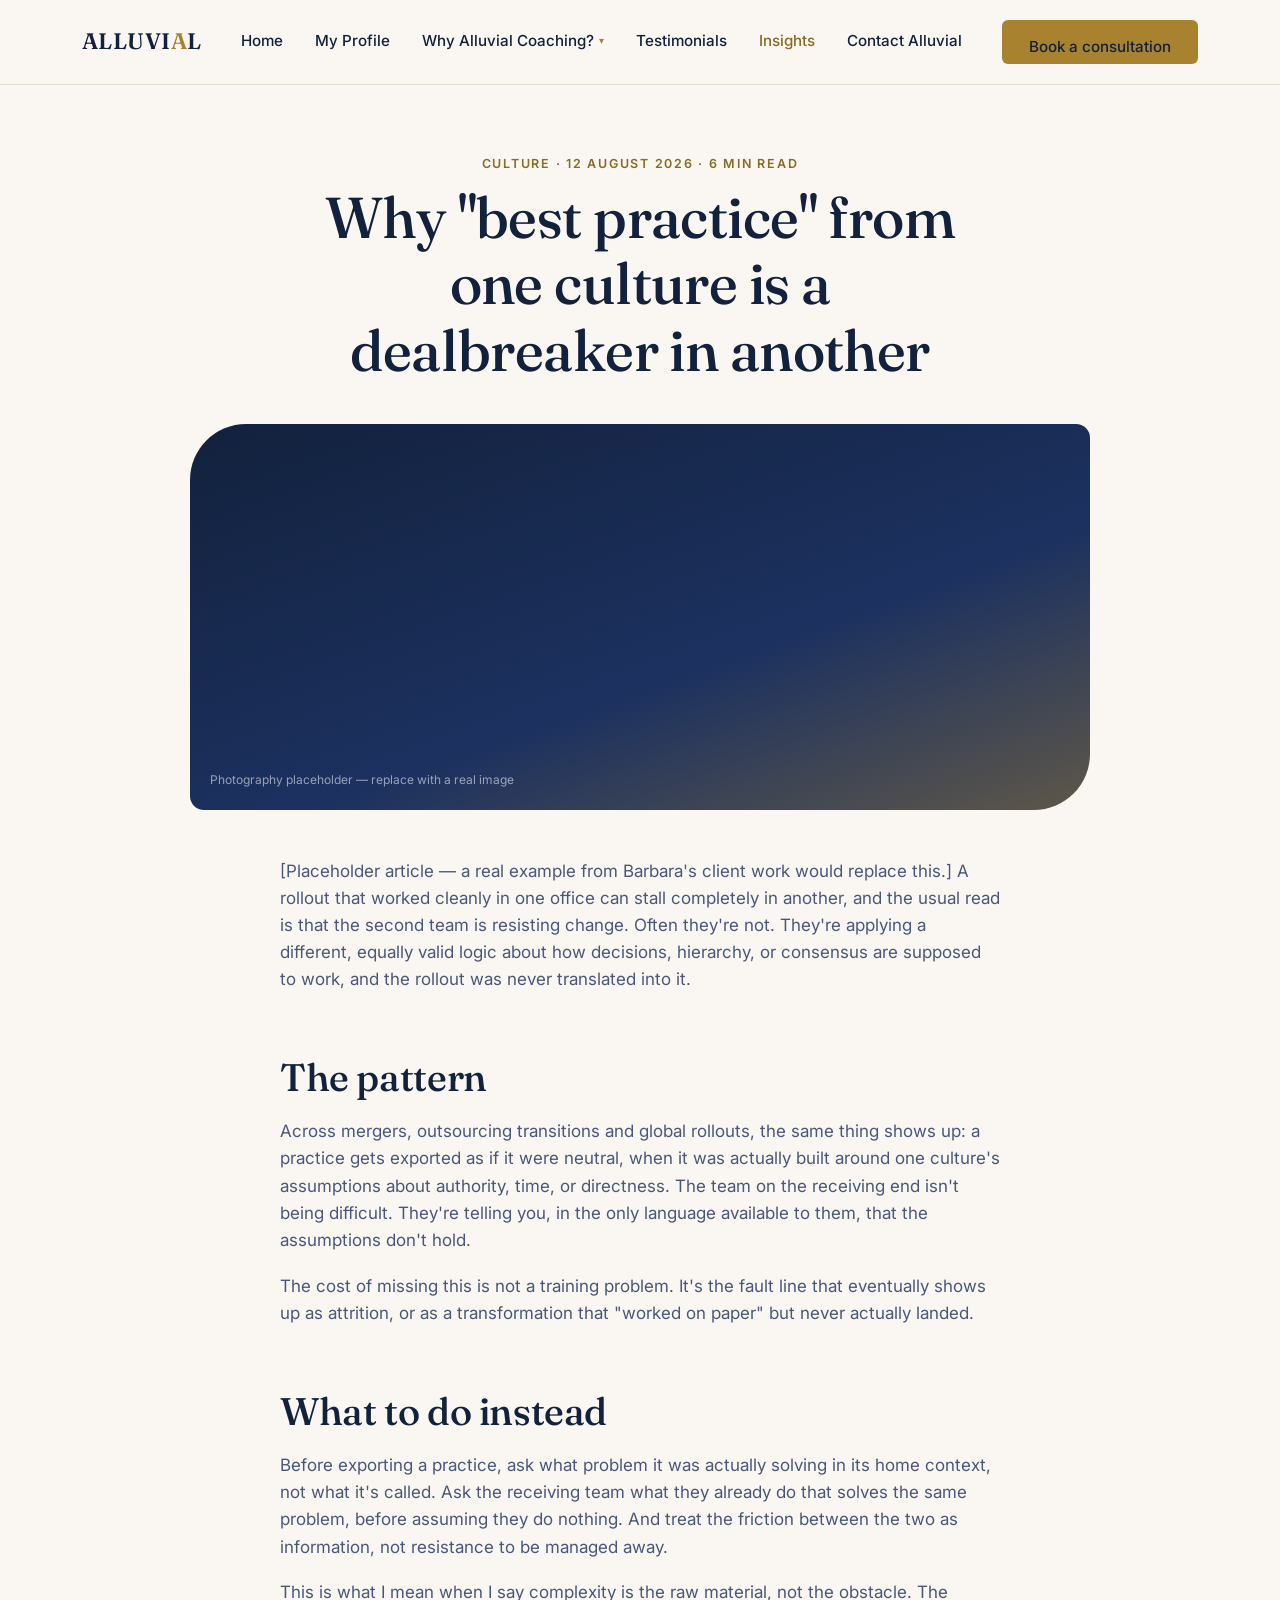
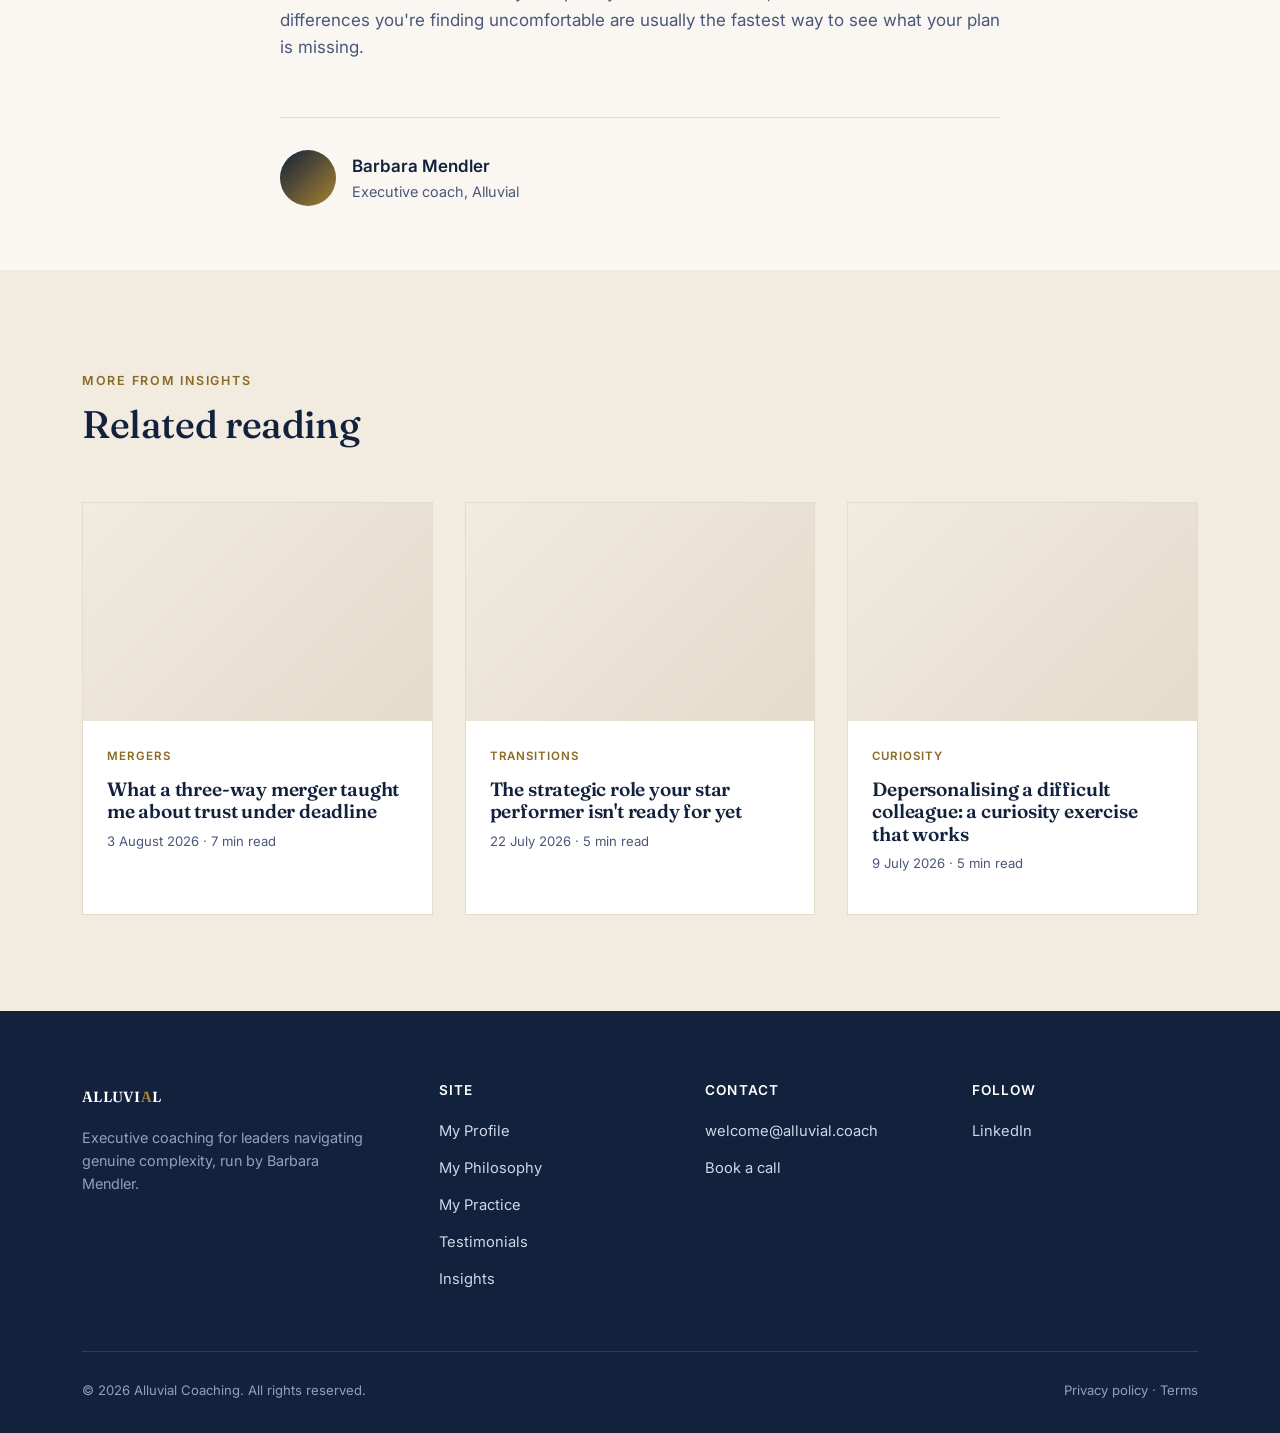
==== mockups/blog-single.html @ 3da68710 "Add Alluvial redesign: mockups, custom WordPress theme, and build guide Redesigned page mockups (nav" ====
<!doctype html>
<html lang="en">
<head>
<meta charset="UTF-8" />
<meta name="viewport" content="width=device-width, initial-scale=1" />
<title>Why "Best Practice" From One Culture Is a Dealbreaker in Another — Alluvial</title>
<link rel="preconnect" href="https://fonts.googleapis.com" />
<link href="https://fonts.googleapis.com/css2?family=Fraunces:opsz,wght@9..144,500;9..144,600&family=Inter:wght@400;500;600&display=swap" rel="stylesheet" />
<link rel="stylesheet" href="assets/style.css" />
</head>
<body>

<header class="site-header">
  <div class="wrap">
    <a href="index.html" class="logo">ALLUVI<span>A</span>L</a>
    <nav class="main-nav">
      <ul>
        <li><a href="index.html">Home</a></li>
        <li><a href="profile.html">My Profile</a></li>
        <li class="has-dropdown">
          <a href="philosophy.html">Why Alluvial Coaching? <span class="caret">▾</span></a>
          <ul class="dropdown">
            <li><a href="philosophy.html">My Philosophy</a></li>
            <li><a href="practice.html">My Practice</a></li>
          </ul>
        </li>
        <li><a href="testimonials.html">Testimonials</a></li>
        <li><a href="blog.html" class="is-active">Insights</a></li>
        <li><a href="contact.html">Contact Alluvial</a></li>
      </ul>
      <a href="contact.html" class="btn btn-primary">Book a consultation</a>
      <button class="nav-toggle" aria-label="Menu">&#9776;</button>
    </nav>
  </div>
</header>

<section class="tight">
  <div class="wrap article-head">
    <p class="eyebrow">Culture · 12 August 2026 · 6 min read</p>
    <h1>Why "best practice" from one culture is a dealbreaker in another</h1>
  </div>
  <div class="wrap">
    <div class="hero-media" style="aspect-ratio:21/9; max-width:900px; margin:0 auto 48px;" role="img" aria-label="Article cover placeholder"></div>
    <div class="article-body">
      <p>[Placeholder article — a real example from Barbara's client work would replace this.] A rollout that worked cleanly in one office can stall completely in another, and the usual read is that the second team is resisting change. Often they're not. They're applying a different, equally valid logic about how decisions, hierarchy, or consensus are supposed to work, and the rollout was never translated into it.</p>
      <h2>The pattern</h2>
      <p>Across mergers, outsourcing transitions and global rollouts, the same thing shows up: a practice gets exported as if it were neutral, when it was actually built around one culture's assumptions about authority, time, or directness. The team on the receiving end isn't being difficult. They're telling you, in the only language available to them, that the assumptions don't hold.</p>
      <p>The cost of missing this is not a training problem. It's the fault line that eventually shows up as attrition, or as a transformation that "worked on paper" but never actually landed.</p>
      <h2>What to do instead</h2>
      <p>Before exporting a practice, ask what problem it was actually solving in its home context, not what it's called. Ask the receiving team what they already do that solves the same problem, before assuming they do nothing. And treat the friction between the two as information, not resistance to be managed away.</p>
      <p>This is what I mean when I say complexity is the raw material, not the obstacle. The differences you're finding uncomfortable are usually the fastest way to see what your plan is missing.</p>
    </div>
    <div class="author-box">
      <div class="avatar" style="width:56px; height:56px;"></div>
      <div>
        <p class="name" style="font-weight:600; margin:0;">Barbara Mendler</p>
        <p class="role" style="color:var(--ink-tint); margin:0; font-size:0.9rem;">Executive coach, Alluvial</p>
      </div>
    </div>
  </div>
</section>

<section class="on-tint">
  <div class="wrap">
    <div class="section-head">
      <p class="eyebrow">More from Insights</p>
      <h2>Related reading</h2>
    </div>
    <div class="post-grid">
      <a href="blog-single.html" class="post-card">
        <div class="thumb"></div>
        <div class="body">
          <p class="tag">Mergers</p>
          <h3>What a three-way merger taught me about trust under deadline</h3>
          <p class="meta">3 August 2026 · 7 min read</p>
        </div>
      </a>
      <a href="blog-single.html" class="post-card">
        <div class="thumb"></div>
        <div class="body">
          <p class="tag">Transitions</p>
          <h3>The strategic role your star performer isn't ready for yet</h3>
          <p class="meta">22 July 2026 · 5 min read</p>
        </div>
      </a>
      <a href="blog-single.html" class="post-card">
        <div class="thumb"></div>
        <div class="body">
          <p class="tag">Curiosity</p>
          <h3>Depersonalising a difficult colleague: a curiosity exercise that works</h3>
          <p class="meta">9 July 2026 · 5 min read</p>
        </div>
      </a>
    </div>
  </div>
</section>

<footer class="site-footer">
  <div class="wrap">
    <div class="footer-grid">
      <div>
        <a href="index.html" class="logo" style="color:#fff;">ALLUVI<span>A</span>L</a>
        <p style="margin-top:16px; color:#93a0bd; font-size:0.9rem; max-width:32ch;">Executive coaching for leaders navigating genuine complexity, run by Barbara Mendler.</p>
      </div>
      <div>
        <h4>Site</h4>
        <ul>
          <li><a href="profile.html">My Profile</a></li>
          <li><a href="philosophy.html">My Philosophy</a></li>
          <li><a href="practice.html">My Practice</a></li>
          <li><a href="testimonials.html">Testimonials</a></li>
          <li><a href="blog.html">Insights</a></li>
        </ul>
      </div>
      <div>
        <h4>Contact</h4>
        <ul>
          <li><a href="mailto:welcome@alluvial.coach">welcome@alluvial.coach</a></li>
          <li><a href="contact.html">Book a call</a></li>
        </ul>
      </div>
      <div>
        <h4>Follow</h4>
        <ul><li><a href="#">LinkedIn</a></li></ul>
      </div>
    </div>
    <div class="footer-bottom">
      <span>© 2026 Alluvial Coaching. All rights reserved.</span>
      <span>Privacy policy · Terms</span>
    </div>
  </div>
</footer>

<script src="assets/main.js"></script>
</body>
</html>
---- mockups/assets/style.css ----
/* ==========================================================================
   Alluvial — design system
   Navy + brass + warm paper. Fraunces for display, Inter for body/UI.
   ========================================================================== */

:root {
  --ink: #12213c;
  --ink-2: #1c3160;
  --ink-tint: #4a577a;
  --paper: #faf7f2;
  --paper-2: #f1ebe0;
  --line: #e3dbcb;
  --brass: #a9822f;
  --brass-dark: #8a6a24;
  --white: #ffffff;
  --success-bg: #eef1e6;

  --font-display: 'Fraunces', Georgia, 'Times New Roman', serif;
  --font-body: 'Inter', -apple-system, BlinkMacSystemFont, 'Segoe UI', sans-serif;

  --max: 1180px;
  --radius: 6px;
  --radius-organic: 56px 14px 56px 14px;
  --radius-organic-sm: 26px 8px 26px 8px;
  --shadow: 0 20px 50px -25px rgba(18, 33, 60, 0.35);
}

* { box-sizing: border-box; }
html { scroll-behavior: smooth; }

body {
  margin: 0;
  background: var(--paper);
  color: var(--ink);
  font-family: var(--font-body);
  font-size: 17px;
  line-height: 1.6;
  -webkit-font-smoothing: antialiased;
}

img { max-width: 100%; display: block; }

h1, h2, h3, h4 {
  font-family: var(--font-display);
  font-weight: 600;
  line-height: 1.15;
  margin: 0 0 0.5em;
  color: var(--ink);
  letter-spacing: -0.01em;
}

h1 { font-size: clamp(2.4rem, 4.5vw, 3.8rem); font-weight: 500; }
h2 { font-size: clamp(1.9rem, 3vw, 2.6rem); font-weight: 500; }
h3 { font-size: 1.35rem; }
p { margin: 0 0 1.1em; color: var(--ink); }
a { color: inherit; }

.eyebrow {
  display: inline-block;
  font-family: var(--font-body);
  font-size: 0.78rem;
  font-weight: 600;
  letter-spacing: 0.14em;
  text-transform: uppercase;
  color: var(--brass-dark);
  margin-bottom: 0.9em;
}

.lede {
  font-size: 1.15rem;
  color: var(--ink-tint);
  max-width: 46em;
}

.wrap {
  max-width: var(--max);
  margin: 0 auto;
  padding: 0 32px;
}

section { padding: 96px 0; }
section.tight { padding: 64px 0; }
section.on-ink { background: var(--ink); color: var(--paper); }
section.on-ink h2, section.on-ink h3 { color: var(--white); }
section.on-ink .lede { color: #c7cee0; }
section.on-tint { background: var(--paper-2); }

/* Buttons -------------------------------------------------------------- */
.btn {
  display: inline-flex;
  align-items: center;
  gap: 10px;
  font-family: var(--font-body);
  font-weight: 600;
  font-size: 0.95rem;
  padding: 14px 26px;
  border-radius: var(--radius);
  text-decoration: none;
  border: 1px solid transparent;
  cursor: pointer;
  transition: transform 0.15s ease, background 0.15s ease, border-color 0.15s ease;
}
.btn:hover { transform: translateY(-1px); }
.btn-primary { background: var(--brass); color: var(--white); }
.btn-primary:hover { background: var(--brass-dark); }
.btn-outline { background: transparent; color: var(--ink); border-color: var(--ink); }
.btn-outline:hover { background: var(--ink); color: var(--white); }
.btn-ghost-light { background: transparent; color: var(--white); border-color: rgba(255,255,255,0.5); }
.btn-ghost-light:hover { background: rgba(255,255,255,0.12); border-color: var(--white); }

/* Header ----------------------------------------------------------------- */
.site-header {
  position: sticky;
  top: 0;
  z-index: 50;
  background: rgba(250, 247, 242, 0.92);
  backdrop-filter: saturate(160%) blur(8px);
  border-bottom: 1px solid var(--line);
}
.site-header .wrap {
  display: flex;
  align-items: center;
  justify-content: space-between;
  height: 84px;
}
.logo {
  font-family: var(--font-display);
  font-size: 1.4rem;
  font-weight: 600;
  letter-spacing: 0.02em;
  text-decoration: none;
  color: var(--ink);
}
.logo span { color: var(--brass); }
.main-nav { display: flex; align-items: center; gap: 40px; }
.main-nav > ul { list-style: none; display: flex; gap: 32px; margin: 0; padding: 0; }
.main-nav a {
  text-decoration: none;
  font-size: 0.95rem;
  font-weight: 500;
  color: var(--ink);
  position: relative;
  padding-bottom: 4px;
  display: inline-flex;
  align-items: center;
  gap: 5px;
}
.main-nav a.is-active { color: var(--brass-dark); }
.main-nav a::after {
  content: '';
  position: absolute;
  left: 0; right: 0; bottom: -2px;
  height: 1px;
  background: var(--brass);
  transform: scaleX(0);
  transition: transform 0.2s ease;
}
.main-nav a:hover::after { transform: scaleX(1); }
.nav-toggle { display: none; }

/* Dropdown ---------------------------------------------------------------- */
.has-dropdown { position: relative; }
.has-dropdown .caret { font-size: 0.6rem; color: var(--brass); }
.dropdown {
  list-style: none;
  margin: 0; padding: 10px;
  position: absolute; top: 100%; left: 50%;
  transform: translateX(-50%);
  background: var(--white);
  border: 1px solid var(--line);
  box-shadow: var(--shadow);
  min-width: 200px;
  opacity: 0; visibility: hidden; pointer-events: none;
  transition: opacity 0.15s ease;
}
.has-dropdown:hover .dropdown,
.has-dropdown:focus-within .dropdown {
  opacity: 1; visibility: visible; pointer-events: auto;
}
.dropdown a { display: block; padding: 10px 12px; font-size: 0.9rem; }
.dropdown a::after { display: none; }
.dropdown a:hover { background: var(--paper-2); }

/* Hero --------------------------------------------------------------- */
.hero {
  padding: 88px 0 100px;
  display: grid;
  grid-template-columns: 1.1fr 0.9fr;
  gap: 64px;
  align-items: center;
}
.hero h1 { margin-bottom: 0.4em; }
.hero .lede { margin-bottom: 1.8em; }
.hero-actions { display: flex; gap: 16px; align-items: center; flex-wrap: wrap; }
.hero-note { font-size: 0.85rem; color: var(--ink-tint); margin-top: 18px; }
.hero-media {
  aspect-ratio: 4 / 5;
  background: linear-gradient(160deg, var(--ink) 0%, var(--ink-2) 60%, var(--brass) 145%);
  border-radius: var(--radius-organic);
  position: relative;
  overflow: hidden;
}
.hero-media::after {
  content: 'Photography placeholder — replace with a real image';
  position: absolute;
  inset: 0;
  display: flex;
  align-items: flex-end;
  padding: 20px;
  color: rgba(255,255,255,0.55);
  font-size: 0.75rem;
  font-family: var(--font-body);
}

/* Trust strip ---------------------------------------------------------- */
.trust-strip { padding: 40px 0; border-top: 1px solid var(--line); border-bottom: 1px solid var(--line); }
.trust-strip .wrap { display: flex; align-items: center; gap: 40px; flex-wrap: wrap; }
.trust-strip .label { font-size: 0.78rem; letter-spacing: 0.1em; text-transform: uppercase; color: var(--ink-tint); white-space: nowrap; }
.logo-row { display: flex; gap: 44px; flex-wrap: wrap; align-items: center; opacity: 0.55; }
.logo-chip {
  font-family: var(--font-display);
  font-size: 1.1rem;
  color: var(--ink-tint);
  filter: grayscale(1);
}

/* Columns / grids -------------------------------------------------------- */
.grid-3 { display: grid; grid-template-columns: repeat(3, 1fr); gap: 40px; }
.grid-2 { display: grid; grid-template-columns: repeat(2, 1fr); gap: 48px; }
.section-head { max-width: 640px; margin-bottom: 56px; }
.section-head.center { margin-left: auto; margin-right: auto; text-align: center; }

/* Numbered feature ------------------------------------------------------ */
.feature { border-top: 1px solid var(--line); padding-top: 24px; }
.feature .num { font-family: var(--font-display); color: var(--brass); font-size: 1rem; }

/* Service cards ----------------------------------------------------------*/
.service-card {
  background: var(--white);
  border: 1px solid var(--line);
  border-radius: var(--radius-organic-sm);
  padding: 40px 36px;
  display: flex;
  flex-direction: column;
  height: 100%;
}
.service-card h3 { margin-bottom: 0.5em; }
.service-card .desc { color: var(--ink-tint); flex-grow: 1; }
.service-card ul { list-style: none; padding: 0; margin: 20px 0; }
.service-card li { padding-left: 22px; position: relative; margin-bottom: 8px; font-size: 0.94rem; }
.service-card li::before { content: '—'; position: absolute; left: 0; color: var(--brass); }
.service-card .cta { margin-top: 12px; font-weight: 600; color: var(--brass-dark); text-decoration: none; font-size: 0.92rem; }

/* Testimonials ----------------------------------------------------------*/
.testimonial-card {
  background: var(--white);
  border: 1px solid var(--line);
  padding: 36px;
  border-radius: var(--radius-organic-sm);
  display: flex;
  flex-direction: column;
  gap: 20px;
}
.testimonial-card .quote { font-family: var(--font-display); font-size: 1.15rem; line-height: 1.5; color: var(--ink); }
.testimonial-person { display: flex; align-items: center; gap: 14px; }
.avatar {
  width: 46px; height: 46px; border-radius: 50%;
  background: linear-gradient(135deg, var(--ink), var(--brass));
  flex-shrink: 0;
}
.testimonial-person .name { font-weight: 600; font-size: 0.95rem; }
.testimonial-person .role { font-size: 0.85rem; color: var(--ink-tint); }

/* Stats -------------------------------------------------------------- */
.stats { display: grid; grid-template-columns: repeat(4, 1fr); gap: 32px; }
.stat .figure { font-family: var(--font-display); font-size: 2.6rem; color: var(--brass); }
.stat .label { font-size: 0.85rem; color: var(--ink-tint); margin-top: 6px; }

/* CTA band --------------------------------------------------------------*/
.cta-band { text-align: center; }
.cta-band h2 { max-width: 20em; margin-left: auto; margin-right: auto; }

/* Blog cards ----------------------------------------------------------- */
.post-card { display: block; text-decoration: none; color: inherit; border: 1px solid var(--line); background: var(--white); }
.post-card .thumb { aspect-ratio: 16/10; background: linear-gradient(135deg, var(--paper-2), var(--line)); }
.post-card .body { padding: 26px 24px; }
.post-card .tag { font-size: 0.72rem; letter-spacing: 0.08em; text-transform: uppercase; color: var(--brass-dark); font-weight: 600; }
.post-card h3 { margin: 10px 0 8px; font-size: 1.2rem; }
.post-card .meta { font-size: 0.82rem; color: var(--ink-tint); }
.post-grid { display: grid; grid-template-columns: repeat(3, 1fr); gap: 32px; }

/* Article ------------------------------------------------------------ */
.article-head { max-width: 760px; margin: 0 auto 40px; text-align: center; }
.article-body { max-width: 720px; margin: 0 auto; }
.article-body h2 { margin-top: 1.6em; }
.article-body p { color: var(--ink-tint); }
.author-box { display: flex; gap: 16px; align-items: center; max-width: 720px; margin: 56px auto 0; padding-top: 32px; border-top: 1px solid var(--line); }

/* Forms ------------------------------------------------------------- */
.form-grid { display: grid; grid-template-columns: 1fr 1fr; gap: 20px; }
.field { display: flex; flex-direction: column; gap: 8px; margin-bottom: 20px; }
.field.full { grid-column: 1 / -1; }
label { font-size: 0.85rem; font-weight: 600; }
input, textarea, select {
  font-family: var(--font-body);
  font-size: 0.96rem;
  padding: 13px 14px;
  border: 1px solid var(--line);
  border-radius: var(--radius);
  background: var(--white);
  color: var(--ink);
}
textarea { resize: vertical; min-height: 120px; }
input:focus, textarea:focus, select:focus { outline: 2px solid var(--brass); outline-offset: 1px; }

/* Footer -------------------------------------------------------------- */
.site-footer { background: var(--ink); color: #cfd6e8; padding: 72px 0 32px; }
.site-footer h4 { color: var(--white); font-family: var(--font-body); font-size: 0.85rem; letter-spacing: 0.08em; text-transform: uppercase; margin-bottom: 18px; }
.footer-grid { display: grid; grid-template-columns: 1.4fr 1fr 1fr 1fr; gap: 40px; padding-bottom: 48px; border-bottom: 1px solid rgba(255,255,255,0.12); }
.footer-grid ul { list-style: none; margin: 0; padding: 0; }
.footer-grid li { margin-bottom: 10px; }
.footer-grid a { text-decoration: none; color: #cfd6e8; font-size: 0.92rem; }
.footer-grid a:hover { color: var(--white); }
.footer-bottom { display: flex; justify-content: space-between; padding-top: 28px; font-size: 0.82rem; color: #93a0bd; flex-wrap: wrap; gap: 12px; }

/* Breadcrumb / page header ---------------------------------------------- */
.page-header { padding: 64px 0 56px; border-bottom: 1px solid var(--line); }
.page-header .eyebrow { margin-bottom: 0.6em; }

/* Utilities ------------------------------------------------------------ */
.center { text-align: center; }
.mt-0 { margin-top: 0; }

/* Wave divider ----------------------------------------------------------
   Sits between two sections of different backgrounds. `--from`/`--to` set
   which colour is on top vs. underneath the curve. */
.wave-divider {
  display: block;
  width: 100%;
  height: 64px;
  margin-bottom: -1px;
}
.wave-divider path { fill: var(--wave-to, var(--paper)); }
.wave-divider.on-paper-to-tint { --wave-to: var(--paper-2); }
.wave-divider.on-tint-to-paper { --wave-to: var(--paper); }
.wave-divider.on-paper-to-ink { --wave-to: var(--ink); }
.wave-divider.on-ink-to-paper { --wave-to: var(--paper); }
.wave-divider.on-tint-to-ink { --wave-to: var(--ink); }
.wave-divider.on-ink-to-tint { --wave-to: var(--paper-2); }

/* Sediment band -----------------------------------------------------------
   Decorative layered-strata gradient, used behind pull quotes and as a
   full-bleed section backdrop. Evokes deposited sediment layers. */
.sediment-band {
  background:
    linear-gradient(180deg,
      rgba(169, 130, 47, 0.10) 0%,
      rgba(169, 130, 47, 0.10) 18%,
      rgba(28, 49, 96, 0.08) 18%,
      rgba(28, 49, 96, 0.08) 40%,
      rgba(169, 130, 47, 0.14) 40%,
      rgba(169, 130, 47, 0.14) 63%,
      rgba(18, 33, 60, 0.10) 63%,
      rgba(18, 33, 60, 0.10) 100%
    ),
    var(--paper-2);
}

/* River rule --------------------------------------------------------------
   A wavy divider used inside long-form article content, instead of a
   straight <hr>, between named sections of a piece. */
.river-rule {
  display: flex;
  justify-content: center;
  margin: 3em 0;
  color: var(--brass);
  opacity: 0.7;
}
.river-rule svg { width: 120px; height: 16px; }

/* Pull quote ------------------------------------------------------------ */
.pull-quote {
  font-family: var(--font-display);
  font-size: 1.5rem;
  line-height: 1.4;
  color: var(--ink);
  border-left: none;
  position: relative;
  padding-left: 32px;
  margin: 2em 0;
}
.pull-quote::before {
  content: '';
  position: absolute;
  left: 0; top: 4px; bottom: 4px;
  width: 4px;
  border-radius: 4px;
  background: linear-gradient(180deg, var(--brass), var(--ink-2));
}

/* Responsive ------------------------------------------------------------ */
@media (max-width: 900px) {
  .hero { grid-template-columns: 1fr; }
  .hero-media { order: -1; aspect-ratio: 16/9; }
  .grid-3, .grid-2, .post-grid, .stats { grid-template-columns: 1fr 1fr; }
  .footer-grid { grid-template-columns: 1fr 1fr; }
  .form-grid { grid-template-columns: 1fr; }
}
@media (max-width: 640px) {
  section { padding: 64px 0; }
  .wrap { padding: 0 20px; }
  .main-nav > ul { display: none; }
  .main-nav > ul.is-open { display: flex; flex-direction: column; position: absolute; top: 84px; left: 0; right: 0; background: var(--paper); padding: 20px 32px; border-bottom: 1px solid var(--line); gap: 4px; }
  .main-nav .btn-primary { display: none; }
  .nav-toggle { display: block; background: none; border: none; font-size: 1.6rem; cursor: pointer; }
  .dropdown { position: static; transform: none; opacity: 1; visibility: visible; pointer-events: auto; box-shadow: none; border: none; display: none; padding: 0 0 0 16px; margin-top: 6px; }
  .has-dropdown.is-open .dropdown { display: block; }
  .has-dropdown > a { justify-content: space-between; width: 100%; }
  .grid-3, .grid-2, .post-grid, .stats { grid-template-columns: 1fr; }
  .footer-grid { grid-template-columns: 1fr; gap: 28px; }
  .stats { gap: 24px; }
}
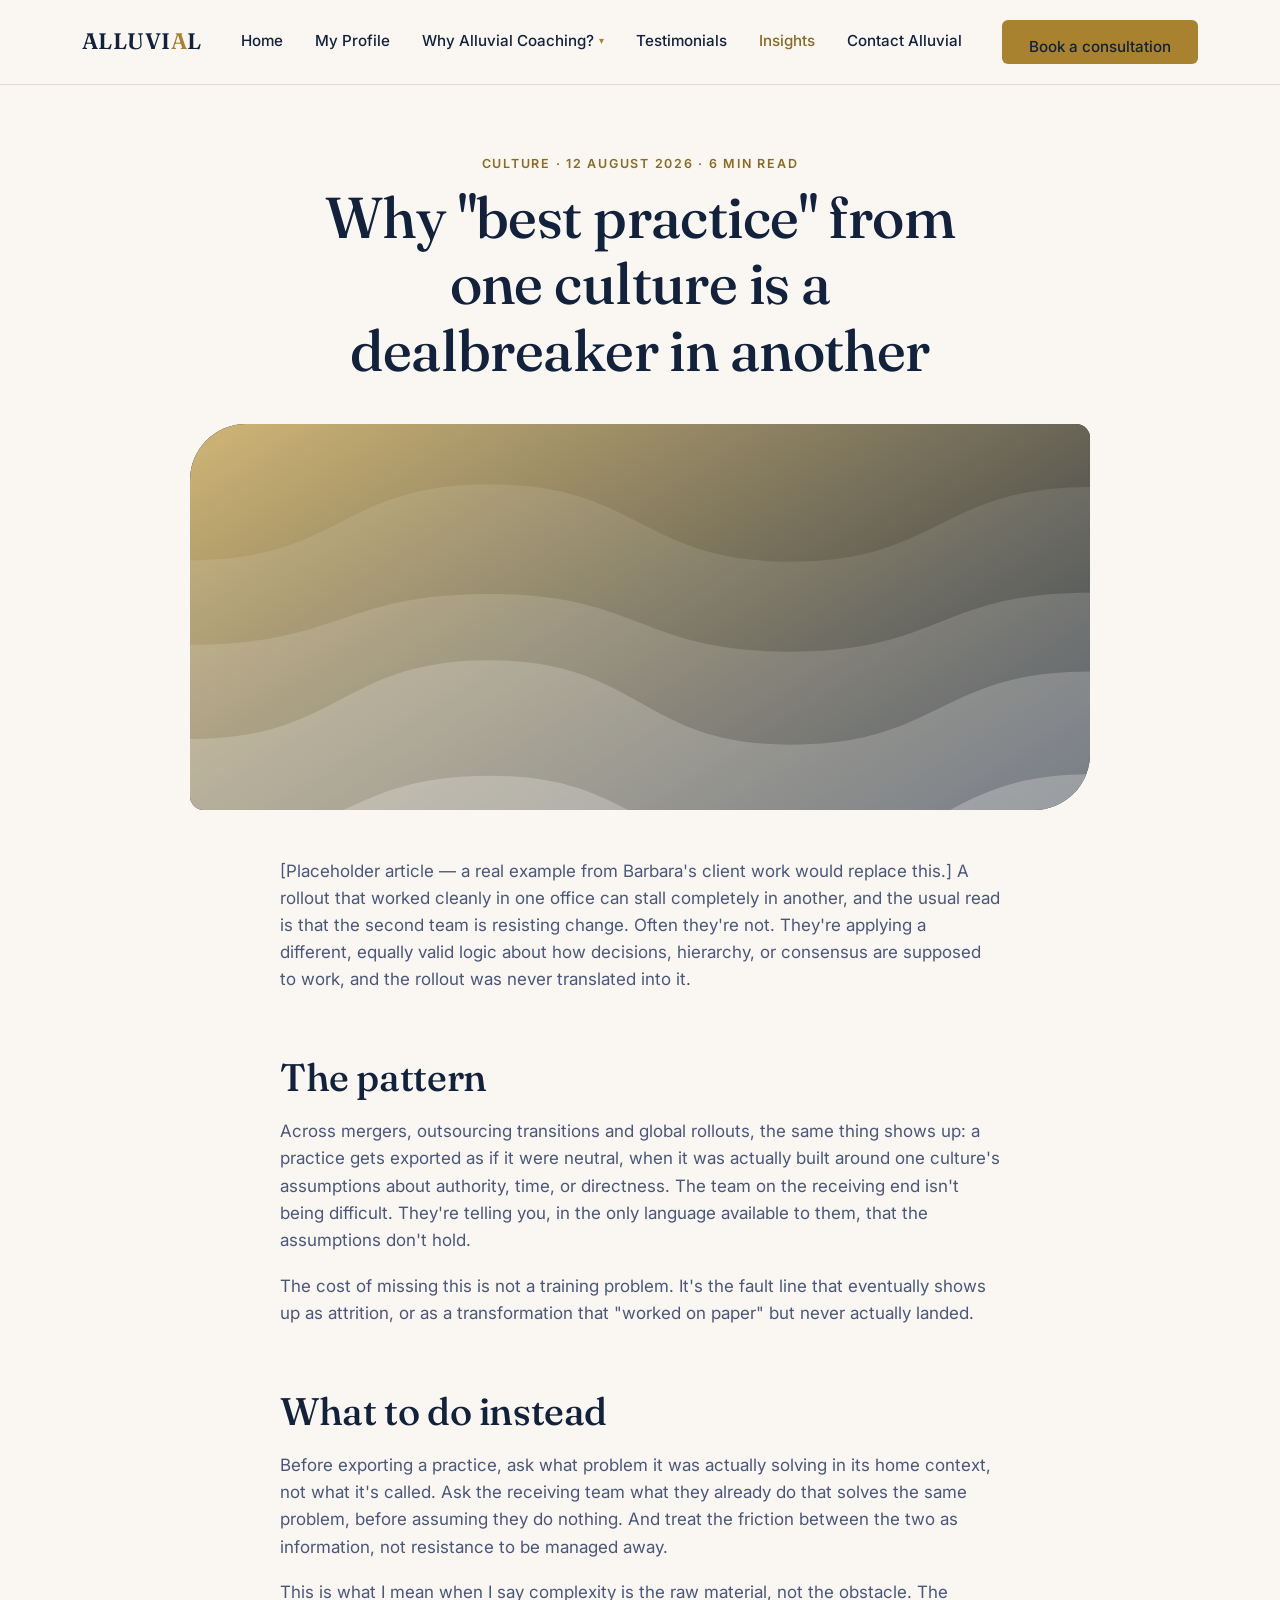
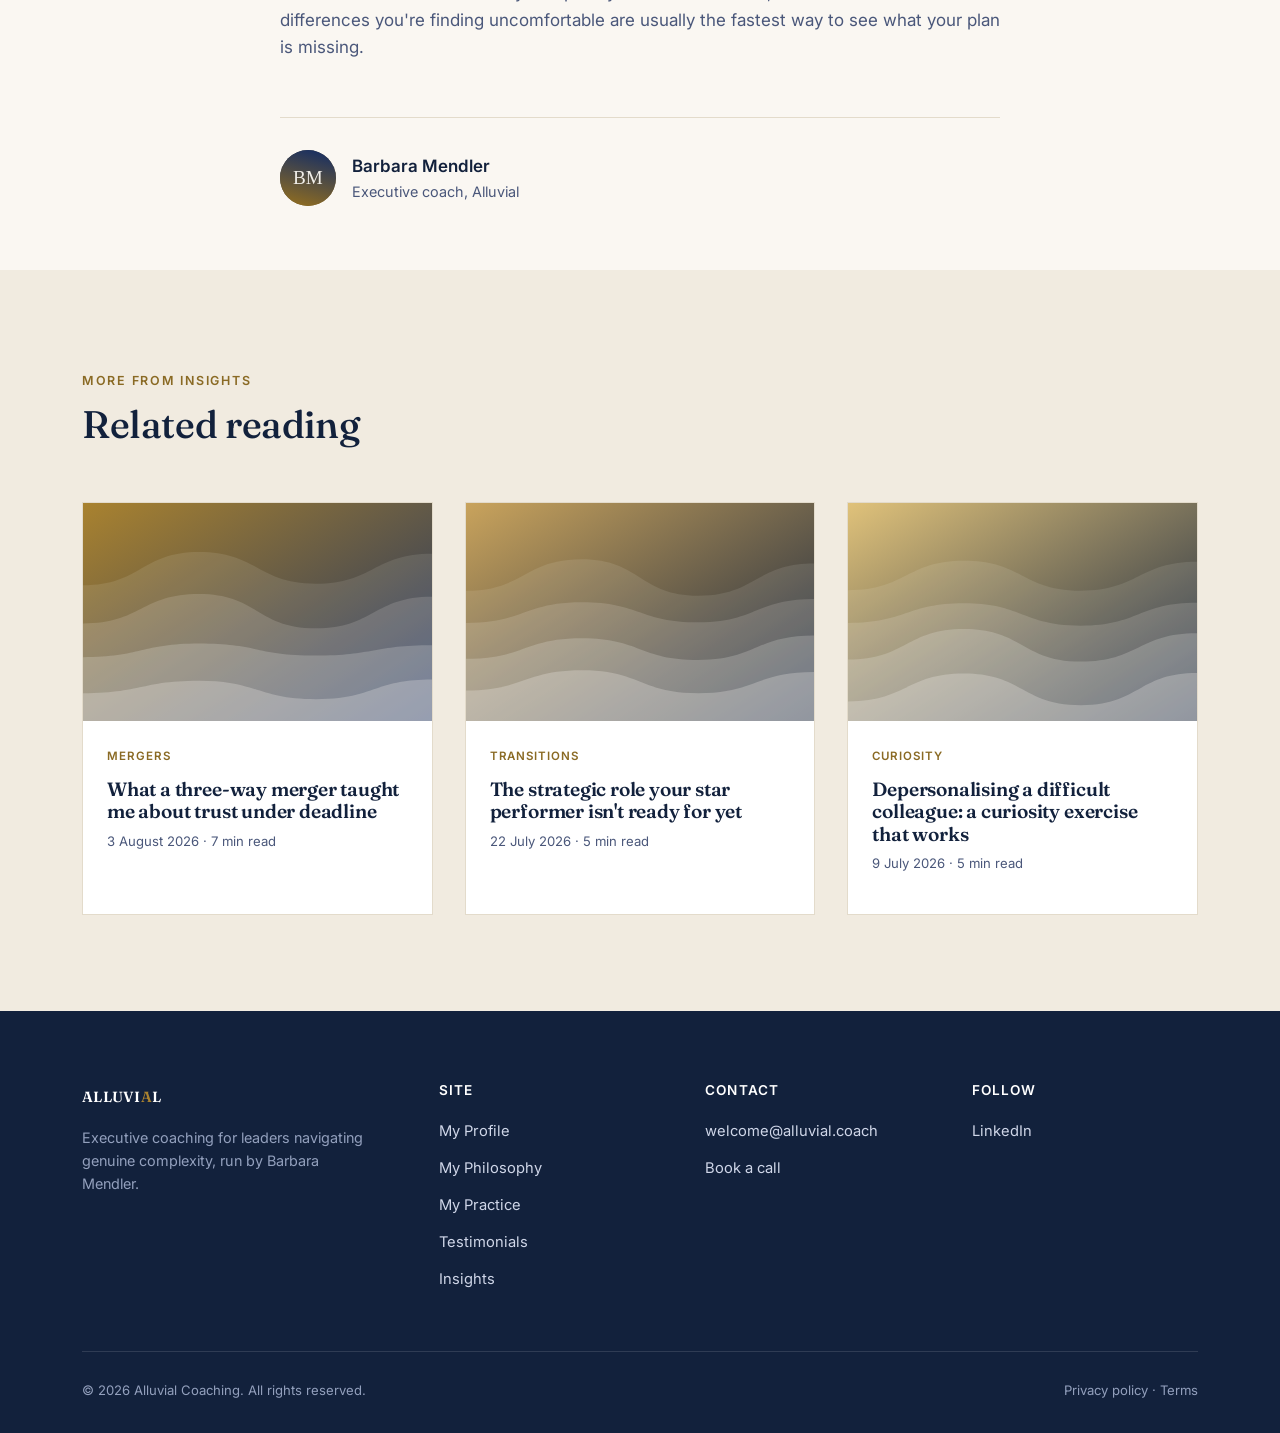
==== commit 5329532c: "Add original placeholder artwork in place of empty image blocks Real stock photo sites are blocked b" ====
--- a/mockups/blog-single.html
+++ b/mockups/blog-single.html
@@ -40,7 +40,7 @@
     <h1>Why "best practice" from one culture is a dealbreaker in another</h1>
   </div>
   <div class="wrap">
-    <div class="hero-media" style="aspect-ratio:21/9; max-width:900px; margin:0 auto 48px;" role="img" aria-label="Article cover placeholder"></div>
+    <div class="hero-media" style="aspect-ratio:21/9; max-width:900px; margin:0 auto 48px;"><img src="assets/img/thumb-a.svg" alt="" /></div>
     <div class="article-body">
       <p>[Placeholder article — a real example from Barbara's client work would replace this.] A rollout that worked cleanly in one office can stall completely in another, and the usual read is that the second team is resisting change. Often they're not. They're applying a different, equally valid logic about how decisions, hierarchy, or consensus are supposed to work, and the rollout was never translated into it.</p>
       <h2>The pattern</h2>
@@ -51,7 +51,7 @@
       <p>This is what I mean when I say complexity is the raw material, not the obstacle. The differences you're finding uncomfortable are usually the fastest way to see what your plan is missing.</p>
     </div>
     <div class="author-box">
-      <div class="avatar" style="width:56px; height:56px;"></div>
+      <div class="avatar" style="width:56px; height:56px;"><img src="assets/img/avatar-bm.svg" alt="" /></div>
       <div>
         <p class="name" style="font-weight:600; margin:0;">Barbara Mendler</p>
         <p class="role" style="color:var(--ink-tint); margin:0; font-size:0.9rem;">Executive coach, Alluvial</p>
@@ -68,7 +68,7 @@
     </div>
     <div class="post-grid">
       <a href="blog-single.html" class="post-card">
-        <div class="thumb"></div>
+        <div class="thumb"><img src="assets/img/thumb-b.svg" alt="" /></div>
         <div class="body">
           <p class="tag">Mergers</p>
           <h3>What a three-way merger taught me about trust under deadline</h3>
@@ -76,7 +76,7 @@
         </div>
       </a>
       <a href="blog-single.html" class="post-card">
-        <div class="thumb"></div>
+        <div class="thumb"><img src="assets/img/thumb-c.svg" alt="" /></div>
         <div class="body">
           <p class="tag">Transitions</p>
           <h3>The strategic role your star performer isn't ready for yet</h3>
@@ -84,7 +84,7 @@
         </div>
       </a>
       <a href="blog-single.html" class="post-card">
-        <div class="thumb"></div>
+        <div class="thumb"><img src="assets/img/thumb-a.svg" alt="" /></div>
         <div class="body">
           <p class="tag">Curiosity</p>
           <h3>Depersonalising a difficult colleague: a curiosity exercise that works</h3>
--- a/mockups/assets/style.css
+++ b/mockups/assets/style.css
@@ -200,7 +200,15 @@
   position: relative;
   overflow: hidden;
 }
-.hero-media::after {
+.hero-media img {
+  position: absolute;
+  inset: 0;
+  width: 100%;
+  height: 100%;
+  object-fit: cover;
+}
+/* Only shows the placeholder note if no image has been dropped in. */
+.hero-media:empty::after {
   content: 'Photography placeholder — replace with a real image';
   position: absolute;
   inset: 0;
@@ -267,7 +275,9 @@
   width: 46px; height: 46px; border-radius: 50%;
   background: linear-gradient(135deg, var(--ink), var(--brass));
   flex-shrink: 0;
-}
+  overflow: hidden;
+}
+.avatar img { width: 100%; height: 100%; object-fit: cover; }
 .testimonial-person .name { font-weight: 600; font-size: 0.95rem; }
 .testimonial-person .role { font-size: 0.85rem; color: var(--ink-tint); }
 
@@ -282,7 +292,8 @@
 
 /* Blog cards ----------------------------------------------------------- */
 .post-card { display: block; text-decoration: none; color: inherit; border: 1px solid var(--line); background: var(--white); }
-.post-card .thumb { aspect-ratio: 16/10; background: linear-gradient(135deg, var(--paper-2), var(--line)); }
+.post-card .thumb { aspect-ratio: 16/10; background: linear-gradient(135deg, var(--paper-2), var(--line)); overflow: hidden; }
+.post-card .thumb img { width: 100%; height: 100%; object-fit: cover; }
 .post-card .body { padding: 26px 24px; }
 .post-card .tag { font-size: 0.72rem; letter-spacing: 0.08em; text-transform: uppercase; color: var(--brass-dark); font-weight: 600; }
 .post-card h3 { margin: 10px 0 8px; font-size: 1.2rem; }
